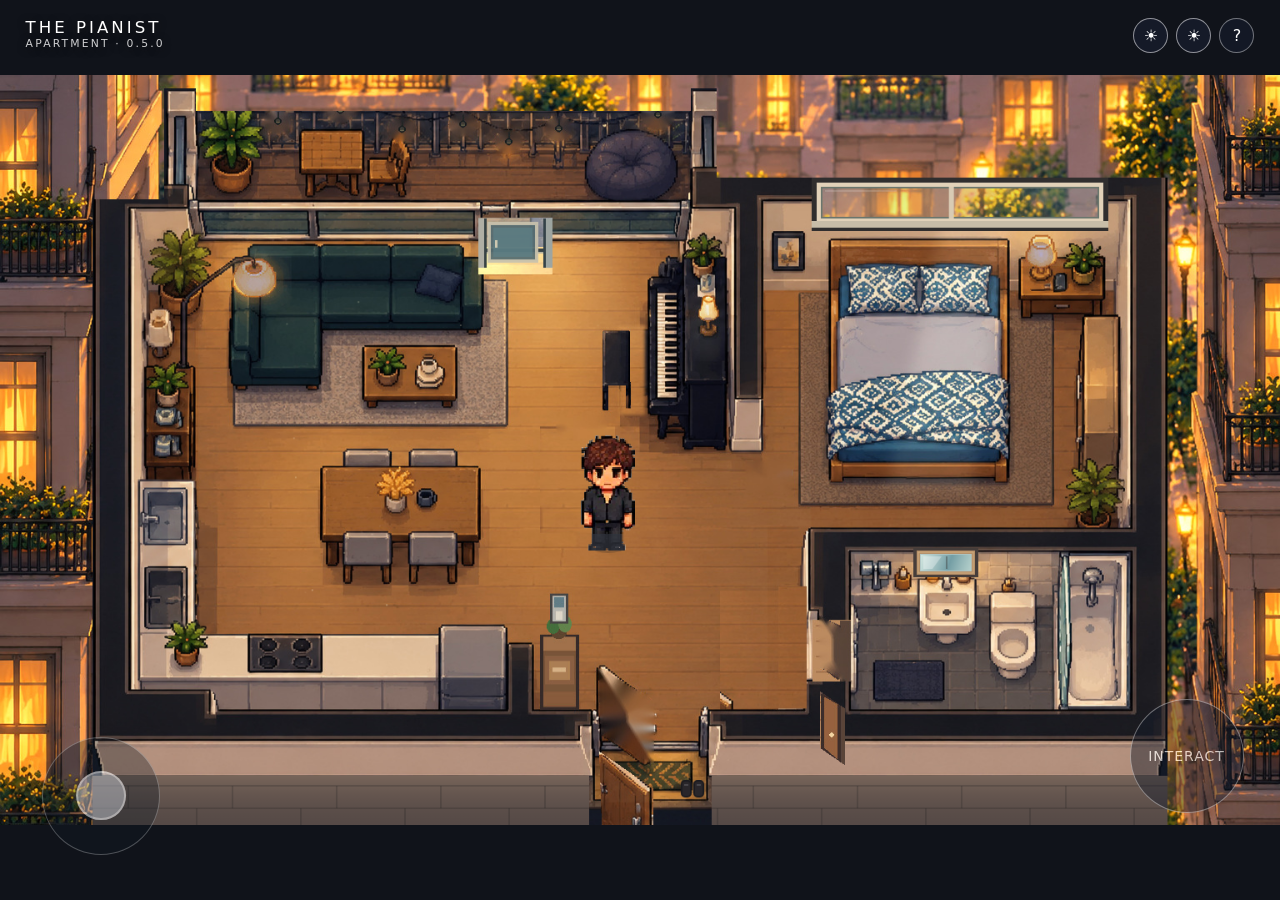
==== editable/app/src/main/assets/index.html @ 1e232897 "refactor: load central sprite/asset registry" ====
<!doctype html><html lang="en"><head><meta charset="utf-8"><meta name="viewport" content="width=device-width,initial-scale=1,maximum-scale=1,user-scalable=no,viewport-fit=cover"><meta name="theme-color" content="#11151c"><title>The Pianist</title><link rel="stylesheet" href="style.css"></head><body><main id="stage"><canvas id="game" aria-label="Playable apartment"></canvas><div id="hud"><span>THE PIANIST <small>APARTMENT · 0.5.0</small></span><div class="hudbuttons"><button id="lighting" aria-label="Choose time of day">☀</button><button id="weather" aria-label="Choose weather">☀</button><button id="help" aria-label="Help">?</button></div></div><div id="joystick"><div id="stick"></div></div><button id="action">INTERACT</button><div id="toast" role="status"></div><div id="lightmenu" hidden><div class="menuheading">TIME OF DAY</div><button data-light="sunrise">◒ Sunrise</button><button data-light="morning">☼ Morning</button><button data-light="afternoon" class="selected">☀ Afternoon</button><button data-light="sunset">◕ Sunset</button><button data-light="night">☾ Night</button></div><div id="weathermenu" hidden><div class="menuheading">WEATHER</div><button data-weather="sunny" class="selected">☀ Sunny</button><button data-weather="cloudy">☁ Cloudy</button><button data-weather="foggy">≋ Foggy</button><button data-weather="rainy">☂ Rainy</button><button data-weather="snowy">❄ Snowy</button><button data-weather="storm">ϟ Storm</button><button data-weather="windy">〰 Windy</button><button id="sound" type="button">Sound off</button></div><div id="dialogue" hidden><img id="dialogueportrait" src="portrait_thoughtful.png" alt="The Pianist portrait"><div class="dialoguebody"><strong>THE PIANIST</strong><p id="dialoguetext"></p><div id="dialoguechoices"></div><small>Tap to continue ▾</small></div></div><div id="modal" hidden><div><h2>The Pianist · v0.5.0</h2><p>Use the joystick or arrow/WASD keys. Approach and face furniture to interact. Sofa offers sitting; the bed offers sitting or lying down; use the joystick or Interact to stand again. Balcony chair, beanbag and piano can be sat on. The shower, toilet, wardrobe and mirror can also be examined or used. Try the time-of-day and weather menus at the top right. Approach the centre balcony sliding door to open it; the railing and the other panes are solid. Push the joystick gently to walk slowly. Weather sound can be switched on in the Weather menu. It pauses whenever the app goes into the background.</p><p>Dialogue uses the original approved portraits and your own written lines. The front door awaits a future location. Showering uses a privacy mosaic and water animation.</p><button id="controlEdit">Customize controls</button><button id="close">Continue</button></div></div><div id="controlsPanel" hidden><div class="controlsCard"><h2>Touch controls</h2>
<p id="controlInstructions">Sizes and positions save automatically across app updates.</p>
<label>Joystick size <output id="padSizeValue">118px</output><input id="padSize" type="range" min="65" max="210" value="118"></label>
<label>Interact size <output id="actionSizeValue">114px</output><input id="actionSize" type="range" min="65" max="210" value="114"></label>
<label>Opacity <output id="controlsOpacityValue">68%</output><input id="controlsOpacity" type="range" min="20" max="100" value="68"></label>
<div class="controlsActions"><button id="editControls">Move controls</button><button id="resetControls">Reset</button><button id="closeControls">Save &amp; close</button></div>
</div></div></main><div id="loadStatus" role="status" aria-live="polite">Loading the apartment…</div><script src="game-assets.js"></script><script src="game-config.js"></script><script src="game-physics.js"></script><script src="game.js"></script></body></html>
---- editable/app/src/main/assets/style.css ----
*{box-sizing:border-box}html,body{margin:0;width:100%;height:100%;overflow:hidden;background:#10131a;color:#fff;font-family:system-ui,sans-serif;touch-action:none}#stage{position:relative;width:100vw;height:100dvh;overflow:hidden}canvas{position:absolute;width:100%;height:100%;object-fit:contain;image-rendering:auto}#hud{position:absolute;top:2%;left:2%;right:2%;display:flex;align-items:start;justify-content:space-between;pointer-events:none;text-shadow:0 2px 8px #111}#hud span{font-size:clamp(11px,1.3vw,19px);letter-spacing:.18em}#hud small{display:block;font-size:.65em;letter-spacing:.2em;opacity:.8}button{font:inherit;color:white;cursor:pointer}#help{pointer-events:auto;border:1px solid #ffffff65;background:#171d2d99;border-radius:50%;width:35px;height:35px}#joystick{position:absolute;bottom:3%;left:3%;width:clamp(80px,11vw,126px);height:clamp(80px,11vw,126px);border-radius:50%;border:1px solid #ffffff60;background:#111a2580;touch-action:none}#stick{position:absolute;left:50%;top:50%;transform:translate(-50%,-50%);width:43%;height:43%;border-radius:50%;background:#d8dfeb99;border:2px solid #fff9}#action{position:absolute;right:3%;bottom:5%;width:clamp(76px,9vw,110px);height:clamp(76px,9vw,110px);border:1px solid #fff8;border-radius:50%;background:#141c2ba8;font-size:clamp(9px,1.1vw,14px);letter-spacing:.07em}#action:active{background:#a98b62b0}#toast{position:absolute;bottom:5%;left:50%;transform:translateX(-50%);background:#111722d9;border:1px solid #c4ad8877;border-radius:9px;padding:10px 20px;min-width:120px;text-align:center;opacity:0;transition:opacity .15s;pointer-events:none}#toast.show{opacity:1}#modal:not([hidden]){position:absolute;inset:0;display:grid;place-items:center;background:#07090dbd}#modal>div{max-width:min(420px,90vw);padding:24px;background:#1c2330;border:1px solid #c5a87b;border-radius:12px}#modal button{padding:8px 16px;background:#536a72;border:0;border-radius:6px}
.hudbuttons{display:flex;gap:8px;pointer-events:auto}.hudbuttons button{width:35px;height:35px;border-radius:50%;border:1px solid #ffffff85;background:#171d2dc9}#lightmenu:not([hidden]){position:absolute;right:2%;top:calc(2% + 44px);z-index:12;display:flex;flex-direction:column;gap:3px;padding:10px;background:#171e2bed;border:1px solid #c7ab7b;border-radius:10px;box-shadow:0 6px 20px #0008}#lightmenu button{background:#303d4d;border:0;border-radius:5px;padding:7px 16px;text-align:left;font-size:13px}#lightmenu button.selected{background:#86663f}.menuheading{font-size:10px;letter-spacing:.15em;color:#e8d2a9;margin:2px 5px 6px}#dialogue:not([hidden]){position:absolute;left:16%;right:16%;bottom:2%;min-height:122px;max-height:42%;z-index:20;display:flex;align-items:stretch;background:#18212df2;border:3px solid #c3a375;border-radius:8px;box-shadow:0 6px 28px #0009;overflow:hidden;cursor:pointer}#dialogue img{width:110px;max-width:22%;object-fit:cover;object-position:top;image-rendering:pixelated;border-right:2px solid #b69a72}.dialoguebody{padding:13px 17px;flex:1;overflow:auto}.dialoguebody strong{font-size:13px;color:#e6c68f;letter-spacing:.12em}.dialoguebody p{font-size:clamp(12px,1.4vw,18px);line-height:1.45;margin:8px 0}.dialoguebody small{display:block;text-align:right;color:#d6c49d;font-size:11px}#dialogue[hidden],#lightmenu[hidden]{display:none}#modal{z-index:30}
/* v0.3.5: original dialogue styling is preserved verbatim; these extend menus and options. */
#weathermenu:not([hidden]){position:absolute;right:2%;top:calc(2% + 44px);z-index:12;display:flex;flex-direction:column;gap:3px;padding:10px;background:#171e2bed;border:1px solid #c7ab7b;border-radius:10px;box-shadow:0 6px 20px #0008;max-height:80%;overflow:auto}
#weathermenu button{background:#303d4d;border:0;border-radius:5px;padding:7px 16px;text-align:left;font-size:13px}
#weathermenu button.selected{background:#86663f}
#weathermenu #sound{margin-top:7px;border-top:1px solid #ffffff22;color:#e8d2a9}
#dialoguechoices{display:flex;flex-wrap:wrap;gap:7px;margin-top:5px;margin-bottom:8px}
#dialoguechoices button{background:#2d3845;color:#ebd4ae;border:1px solid #ba9c6d;border-radius:5px;padding:5px 10px;font-size:12px}
#dialoguechoices button:active{background:#705735}
@media (max-height:460px){#dialogue:not([hidden]){max-height:51%}#dialogue .dialoguebody{padding:7px 12px}#dialoguechoices button{padding:4px 8px}#lightmenu:not([hidden]),#weathermenu:not([hidden]){top:43px}}

/* v0.3.6 settings panel: dialogue box styling above is intentionally unchanged. */
#controlsPanel[hidden]{display:none}#controlsPanel{position:absolute;inset:0;z-index:35;background:#080d16b6;display:grid;place-items:center;pointer-events:auto}
.controlsCard{background:#1b2532;border:2px solid #c1a077;box-shadow:0 12px 38px #0009;border-radius:12px;padding:14px 18px;width:min(380px,70vw);max-height:94%;overflow:auto}
.controlsCard h2{font-size:18px;color:#f0d5a6;margin:0 0 5px}.controlsCard p{font-size:12px;color:#c9cbcf;margin:4px 0 9px}
.controlsCard label{display:block;font-size:12px;letter-spacing:.02em;margin:6px 0 4px}.controlsCard label output{float:right;color:#e9ca91}
.controlsCard input{display:block;width:100%;accent-color:#bd9a6d;height:17px}
.controlsActions{display:flex;gap:7px;flex-wrap:wrap;margin-top:8px}.controlsActions button{background:#344353;border:1px solid #a98a60;border-radius:6px;font-size:12px;padding:8px 11px}
body.editing-controls #controlsPanel{pointer-events:none;background:transparent}
body.editing-controls .controlsCard{position:absolute;top:12%;left:35%;width:min(360px,60vw);pointer-events:auto;max-height:55vh}
body.editing-controls #joystick,body.editing-controls #action{z-index:42;outline:3px dashed #f4d48d;outline-offset:5px;touch-action:none}
body.editing-controls #controlsPanel h2{display:none}
@media(max-height:440px){.controlsCard{padding:7px 14px}.controlsCard h2{font-size:15px}.controlsCard label{margin:2px 0}.controlsCard p{margin:2px 0}}

#loadStatus:not([hidden]){position:absolute;left:50%;top:47%;transform:translate(-50%,-50%);z-index:45;background:#17202cdd;color:#e7d1a8;border:1px solid #9f8462;border-radius:9px;padding:12px 20px;font-size:13px;pointer-events:auto;min-width:180px;text-align:center}
/* v0.4.5: keep approved navy/gold panel and express disabled future location clearly. */
#dialoguechoices button:disabled{opacity:.43;cursor:default;background:#1e2733}
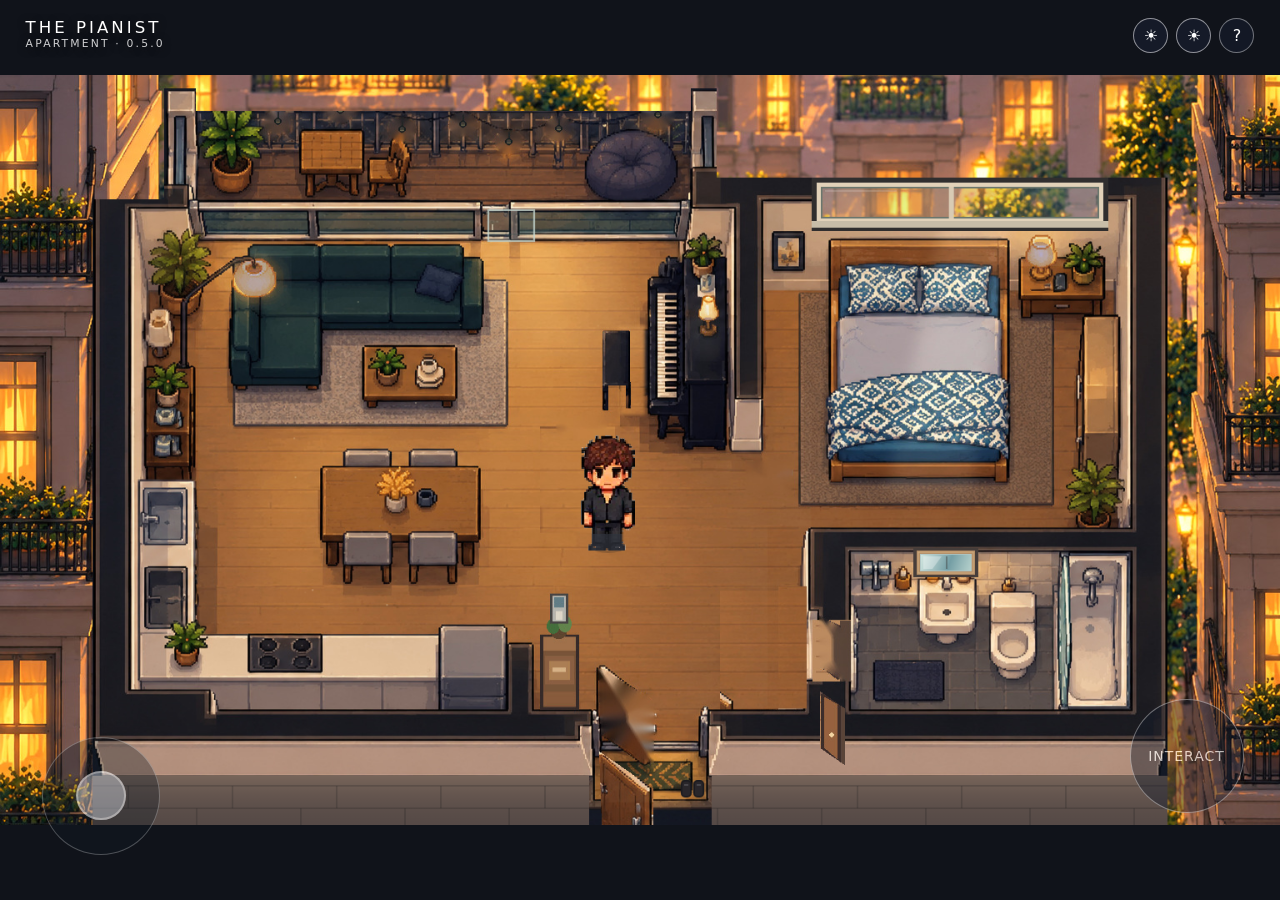
==== commit f450a3bf: "ui: load reusable calibrated pose table" ====
--- a/editable/app/src/main/assets/index.html
+++ b/editable/app/src/main/assets/index.html
@@ -4,4 +4,4 @@
 <label>Interact size <output id="actionSizeValue">114px</output><input id="actionSize" type="range" min="65" max="210" value="114"></label>
 <label>Opacity <output id="controlsOpacityValue">68%</output><input id="controlsOpacity" type="range" min="20" max="100" value="68"></label>
 <div class="controlsActions"><button id="editControls">Move controls</button><button id="resetControls">Reset</button><button id="closeControls">Save &amp; close</button></div>
-</div></div></main><div id="loadStatus" role="status" aria-live="polite">Loading the apartment…</div><script src="game-assets.js"></script><script src="game-config.js"></script><script src="game-physics.js"></script><script src="game.js"></script></body></html>
+</div></div></main><div id="loadStatus" role="status" aria-live="polite">Loading the apartment…</div><script src="game-assets.js"></script><script src="game-poses.js"></script><script src="game-config.js"></script><script src="game-physics.js"></script><script src="game.js"></script></body></html>
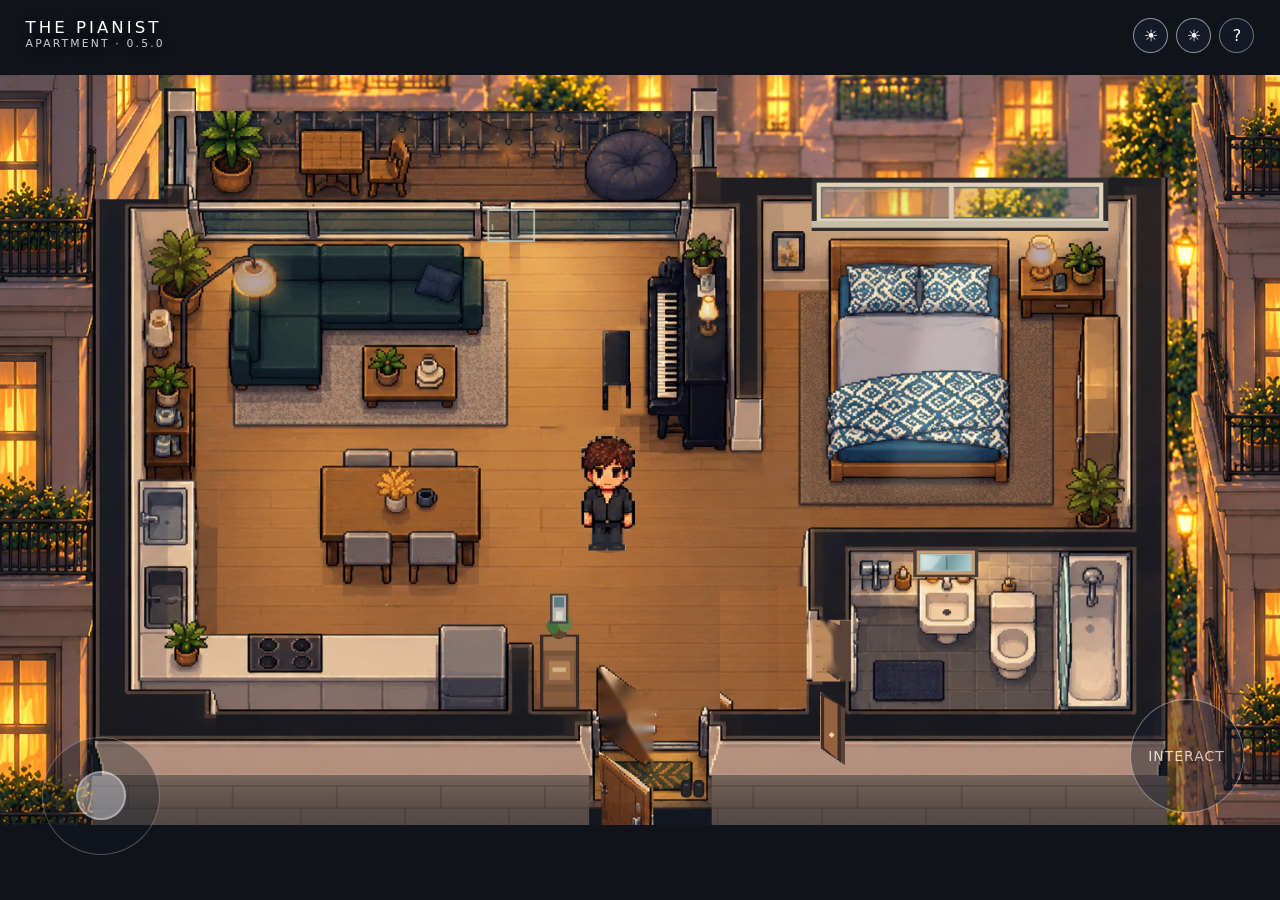
==== commit 4f4f0357: "Merge d0b007d029ea0dbff8fed45d1f0b5e695056cfdf into e8a10bdd94dbbb47463551d7b2863c46abfae256" ====
--- a/editable/app/src/main/assets/index.html
+++ b/editable/app/src/main/assets/index.html
@@ -4,4 +4,4 @@
 <label>Interact size <output id="actionSizeValue">114px</output><input id="actionSize" type="range" min="65" max="210" value="114"></label>
 <label>Opacity <output id="controlsOpacityValue">68%</output><input id="controlsOpacity" type="range" min="20" max="100" value="68"></label>
 <div class="controlsActions"><button id="editControls">Move controls</button><button id="resetControls">Reset</button><button id="closeControls">Save &amp; close</button></div>
-</div></div></main><div id="loadStatus" role="status" aria-live="polite">Loading the apartment…</div><script src="game-assets.js"></script><script src="game-poses.js"></script><script src="game-config.js"></script><script src="game-physics.js"></script><script src="game.js"></script></body></html>
+</div></div></main><div id="loadStatus" role="status" aria-live="polite">Loading the apartment…</div><script src="game-assets.js"></script><script src="game-config.js"></script><script src="game-physics.js"></script><script src="game.js"></script></body></html>
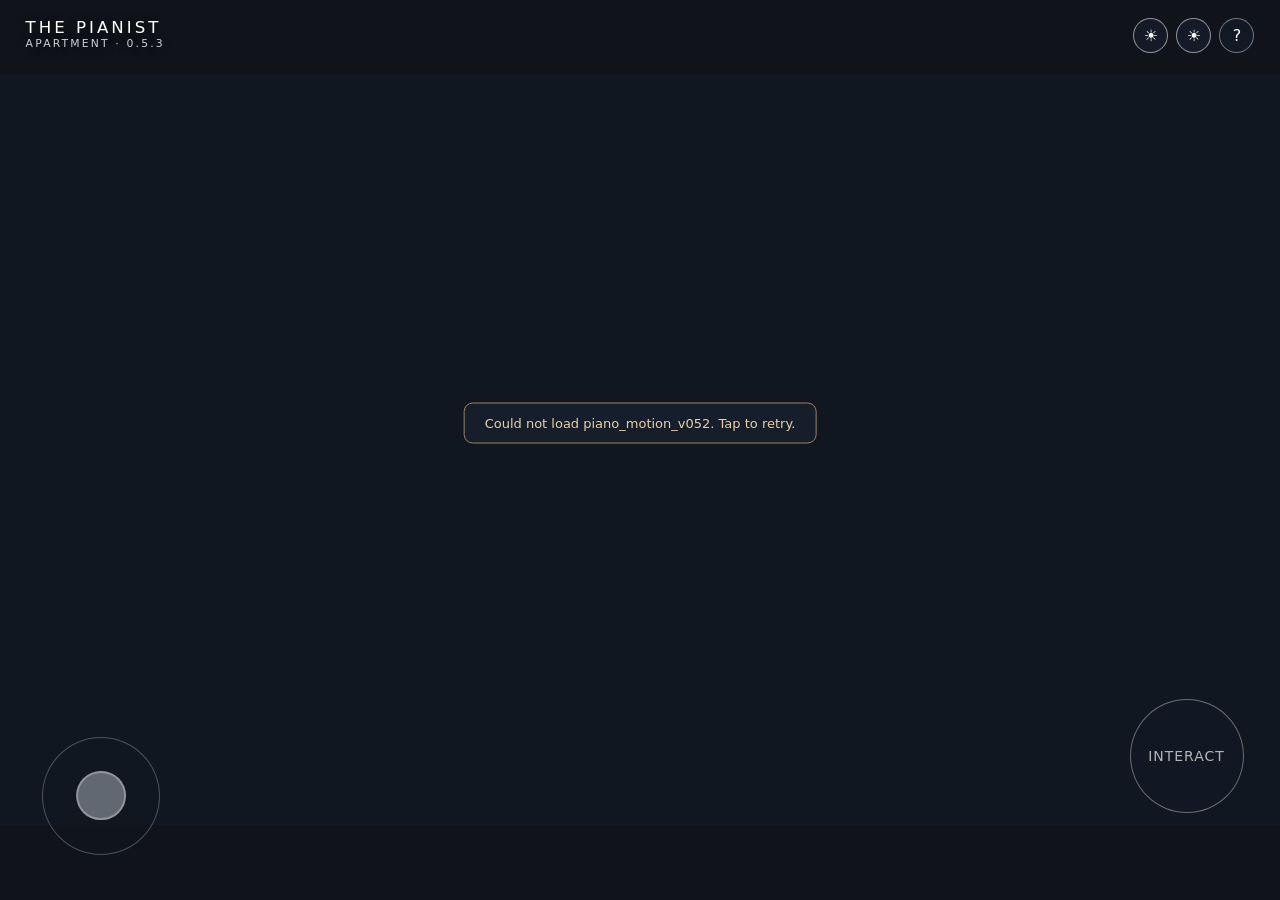
==== commit 20eac690: "Restore 0.5.x gameplay fixes and proportional sofa lying, repair doors and walk paths" ====
--- a/editable/app/src/main/assets/index.html
+++ b/editable/app/src/main/assets/index.html
@@ -1,7 +1,7 @@
-<!doctype html><html lang="en"><head><meta charset="utf-8"><meta name="viewport" content="width=device-width,initial-scale=1,maximum-scale=1,user-scalable=no,viewport-fit=cover"><meta name="theme-color" content="#11151c"><title>The Pianist</title><link rel="stylesheet" href="style.css"></head><body><main id="stage"><canvas id="game" aria-label="Playable apartment"></canvas><div id="hud"><span>THE PIANIST <small>APARTMENT · 0.5.0</small></span><div class="hudbuttons"><button id="lighting" aria-label="Choose time of day">☀</button><button id="weather" aria-label="Choose weather">☀</button><button id="help" aria-label="Help">?</button></div></div><div id="joystick"><div id="stick"></div></div><button id="action">INTERACT</button><div id="toast" role="status"></div><div id="lightmenu" hidden><div class="menuheading">TIME OF DAY</div><button data-light="sunrise">◒ Sunrise</button><button data-light="morning">☼ Morning</button><button data-light="afternoon" class="selected">☀ Afternoon</button><button data-light="sunset">◕ Sunset</button><button data-light="night">☾ Night</button></div><div id="weathermenu" hidden><div class="menuheading">WEATHER</div><button data-weather="sunny" class="selected">☀ Sunny</button><button data-weather="cloudy">☁ Cloudy</button><button data-weather="foggy">≋ Foggy</button><button data-weather="rainy">☂ Rainy</button><button data-weather="snowy">❄ Snowy</button><button data-weather="storm">ϟ Storm</button><button data-weather="windy">〰 Windy</button><button id="sound" type="button">Sound off</button></div><div id="dialogue" hidden><img id="dialogueportrait" src="portrait_thoughtful.png" alt="The Pianist portrait"><div class="dialoguebody"><strong>THE PIANIST</strong><p id="dialoguetext"></p><div id="dialoguechoices"></div><small>Tap to continue ▾</small></div></div><div id="modal" hidden><div><h2>The Pianist · v0.5.0</h2><p>Use the joystick or arrow/WASD keys. Approach and face furniture to interact. Sofa offers sitting; the bed offers sitting or lying down; use the joystick or Interact to stand again. Balcony chair, beanbag and piano can be sat on. The shower, toilet, wardrobe and mirror can also be examined or used. Try the time-of-day and weather menus at the top right. Approach the centre balcony sliding door to open it; the railing and the other panes are solid. Push the joystick gently to walk slowly. Weather sound can be switched on in the Weather menu. It pauses whenever the app goes into the background.</p><p>Dialogue uses the original approved portraits and your own written lines. The front door awaits a future location. Showering uses a privacy mosaic and water animation.</p><button id="controlEdit">Customize controls</button><button id="close">Continue</button></div></div><div id="controlsPanel" hidden><div class="controlsCard"><h2>Touch controls</h2>
+<!doctype html><html lang="en"><head><meta charset="utf-8"><meta name="viewport" content="width=device-width,initial-scale=1,maximum-scale=1,user-scalable=no,viewport-fit=cover"><meta name="theme-color" content="#11151c"><title>The Pianist</title><link rel="stylesheet" href="style.css"></head><body><main id="stage"><canvas id="game" aria-label="Playable apartment"></canvas><div id="hud"><span>THE PIANIST <small>APARTMENT · 0.5.3</small></span><div class="hudbuttons"><button id="lighting" aria-label="Choose time of day">☀</button><button id="weather" aria-label="Choose weather">☀</button><button id="help" aria-label="Help">?</button></div></div><div id="joystick"><div id="stick"></div></div><button id="action">INTERACT</button><div id="toast" role="status"></div><div id="lightmenu" hidden><div class="menuheading">TIME OF DAY</div><button data-light="sunrise">◒ Sunrise</button><button data-light="morning">☼ Morning</button><button data-light="afternoon" class="selected">☀ Afternoon</button><button data-light="sunset">◕ Sunset</button><button data-light="night">☾ Night</button></div><div id="weathermenu" hidden><div class="menuheading">WEATHER</div><button data-weather="sunny" class="selected">☀ Sunny</button><button data-weather="cloudy">☁ Cloudy</button><button data-weather="foggy">≋ Foggy</button><button data-weather="rainy">☂ Rainy</button><button data-weather="snowy">❄ Snowy</button><button data-weather="storm">ϟ Storm</button><button data-weather="windy">〰 Windy</button><button id="sound" type="button">Sound off</button></div><div id="dialogue" hidden><img id="dialogueportrait" src="portrait_thoughtful.png" alt="The Pianist portrait"><div class="dialoguebody"><strong>THE PIANIST</strong><p id="dialoguetext"></p><div id="dialoguechoices"></div><small>Tap to continue ▾</small></div></div><div id="modal" hidden><div><h2>The Pianist · v0.5.3</h2><p>Use the joystick or arrow/WASD keys. Approach and face furniture to interact. Sofa offers sitting; the bed offers sitting or lying down; use the joystick or Interact to stand again. Balcony chair, beanbag and piano can be sat on. The shower, toilet, wardrobe and mirror can also be examined or used. Try the time-of-day and weather menus at the top right. Approach the centre balcony sliding door to open it; the railing and the other panes are solid. Push the joystick gently to walk slowly. Weather sound can be switched on in the Weather menu. It pauses whenever the app goes into the background.</p><p>Dialogue uses the original approved portraits and your own written lines. The front door awaits a future location. Showering uses a privacy mosaic and water animation.</p><button id="controlEdit">Customize controls</button><button id="close">Continue</button></div></div><div id="controlsPanel" hidden><div class="controlsCard"><h2>Touch controls</h2>
 <p id="controlInstructions">Sizes and positions save automatically across app updates.</p>
 <label>Joystick size <output id="padSizeValue">118px</output><input id="padSize" type="range" min="65" max="210" value="118"></label>
 <label>Interact size <output id="actionSizeValue">114px</output><input id="actionSize" type="range" min="65" max="210" value="114"></label>
 <label>Opacity <output id="controlsOpacityValue">68%</output><input id="controlsOpacity" type="range" min="20" max="100" value="68"></label>
 <div class="controlsActions"><button id="editControls">Move controls</button><button id="resetControls">Reset</button><button id="closeControls">Save &amp; close</button></div>
-</div></div></main><div id="loadStatus" role="status" aria-live="polite">Loading the apartment…</div><script src="game-assets.js"></script><script src="game-config.js"></script><script src="game-physics.js"></script><script src="game.js"></script></body></html>
+</div></div></main><div id="loadStatus" role="status" aria-live="polite">Loading the apartment…</div><script src="game-assets.js"></script><script src="game-poses.js"></script><script src="game-config.js"></script><script src="game-physics.js"></script><script src="game.js"></script></body></html>
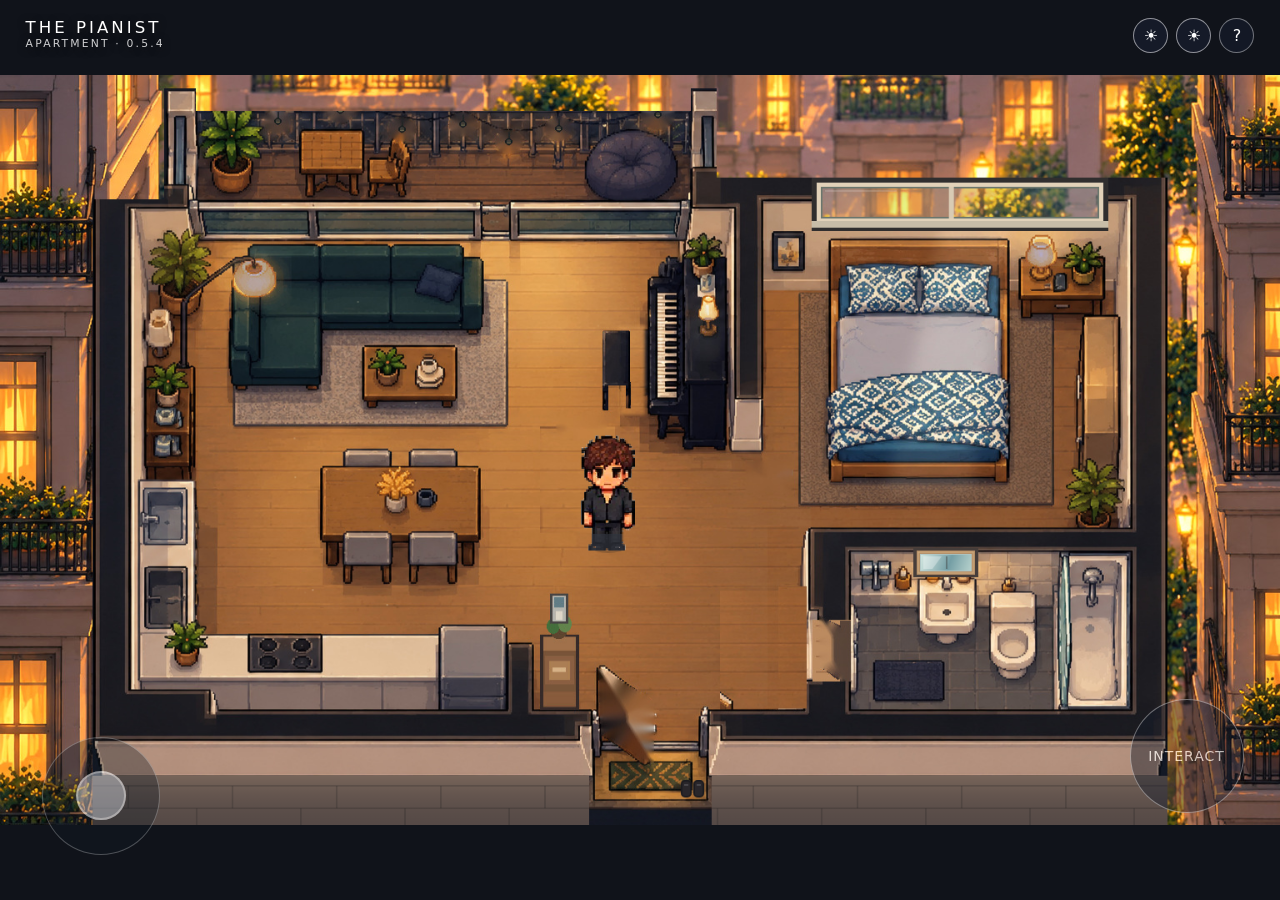
==== commit 5d969122: "v0.5.4 restore six-frame piano, sofa interaction coverage, tucked bed sheet and phone-safe help" ====
--- a/editable/app/src/main/assets/index.html
+++ b/editable/app/src/main/assets/index.html
@@ -1,4 +1,4 @@
-<!doctype html><html lang="en"><head><meta charset="utf-8"><meta name="viewport" content="width=device-width,initial-scale=1,maximum-scale=1,user-scalable=no,viewport-fit=cover"><meta name="theme-color" content="#11151c"><title>The Pianist</title><link rel="stylesheet" href="style.css"></head><body><main id="stage"><canvas id="game" aria-label="Playable apartment"></canvas><div id="hud"><span>THE PIANIST <small>APARTMENT · 0.5.3</small></span><div class="hudbuttons"><button id="lighting" aria-label="Choose time of day">☀</button><button id="weather" aria-label="Choose weather">☀</button><button id="help" aria-label="Help">?</button></div></div><div id="joystick"><div id="stick"></div></div><button id="action">INTERACT</button><div id="toast" role="status"></div><div id="lightmenu" hidden><div class="menuheading">TIME OF DAY</div><button data-light="sunrise">◒ Sunrise</button><button data-light="morning">☼ Morning</button><button data-light="afternoon" class="selected">☀ Afternoon</button><button data-light="sunset">◕ Sunset</button><button data-light="night">☾ Night</button></div><div id="weathermenu" hidden><div class="menuheading">WEATHER</div><button data-weather="sunny" class="selected">☀ Sunny</button><button data-weather="cloudy">☁ Cloudy</button><button data-weather="foggy">≋ Foggy</button><button data-weather="rainy">☂ Rainy</button><button data-weather="snowy">❄ Snowy</button><button data-weather="storm">ϟ Storm</button><button data-weather="windy">〰 Windy</button><button id="sound" type="button">Sound off</button></div><div id="dialogue" hidden><img id="dialogueportrait" src="portrait_thoughtful.png" alt="The Pianist portrait"><div class="dialoguebody"><strong>THE PIANIST</strong><p id="dialoguetext"></p><div id="dialoguechoices"></div><small>Tap to continue ▾</small></div></div><div id="modal" hidden><div><h2>The Pianist · v0.5.3</h2><p>Use the joystick or arrow/WASD keys. Approach and face furniture to interact. Sofa offers sitting; the bed offers sitting or lying down; use the joystick or Interact to stand again. Balcony chair, beanbag and piano can be sat on. The shower, toilet, wardrobe and mirror can also be examined or used. Try the time-of-day and weather menus at the top right. Approach the centre balcony sliding door to open it; the railing and the other panes are solid. Push the joystick gently to walk slowly. Weather sound can be switched on in the Weather menu. It pauses whenever the app goes into the background.</p><p>Dialogue uses the original approved portraits and your own written lines. The front door awaits a future location. Showering uses a privacy mosaic and water animation.</p><button id="controlEdit">Customize controls</button><button id="close">Continue</button></div></div><div id="controlsPanel" hidden><div class="controlsCard"><h2>Touch controls</h2>
+<!doctype html><html lang="en"><head><meta charset="utf-8"><meta name="viewport" content="width=device-width,initial-scale=1,maximum-scale=1,user-scalable=no,viewport-fit=cover"><meta name="theme-color" content="#11151c"><title>The Pianist</title><link rel="stylesheet" href="style.css"></head><body><main id="stage"><canvas id="game" aria-label="Playable apartment"></canvas><div id="hud"><span>THE PIANIST <small>APARTMENT · 0.5.4</small></span><div class="hudbuttons"><button id="lighting" aria-label="Choose time of day">☀</button><button id="weather" aria-label="Choose weather">☀</button><button id="help" aria-label="Help">?</button></div></div><div id="joystick"><div id="stick"></div></div><button id="action">INTERACT</button><div id="toast" role="status"></div><div id="lightmenu" hidden><div class="menuheading">TIME OF DAY</div><button data-light="sunrise">◒ Sunrise</button><button data-light="morning">☼ Morning</button><button data-light="afternoon" class="selected">☀ Afternoon</button><button data-light="sunset">◕ Sunset</button><button data-light="night">☾ Night</button></div><div id="weathermenu" hidden><div class="menuheading">WEATHER</div><button data-weather="sunny" class="selected">☀ Sunny</button><button data-weather="cloudy">☁ Cloudy</button><button data-weather="foggy">≋ Foggy</button><button data-weather="rainy">☂ Rainy</button><button data-weather="snowy">❄ Snowy</button><button data-weather="storm">ϟ Storm</button><button data-weather="windy">〰 Windy</button><button id="sound" type="button">Sound off</button></div><div id="dialogue" hidden><img id="dialogueportrait" src="portrait_thoughtful.png" alt="The Pianist portrait"><div class="dialoguebody"><strong>THE PIANIST</strong><p id="dialoguetext"></p><div id="dialoguechoices"></div><small>Tap to continue ▾</small></div></div><div id="modal" hidden role="dialog" aria-modal="true" aria-labelledby="helpTitle"><div class="helpCard"><div class="helpHeader"><h2 id="helpTitle">The Pianist · v0.5.4</h2><button id="closeHelpTop" type="button" aria-label="Close help menu">×</button></div><div class="helpScroll" tabindex="0"><p>Use the joystick or arrow/WASD keys to move. Approach and face furniture to interact.</p><p><strong>Sofa:</strong> Sit or Lie down. <strong>Bed:</strong> Sit or Lie down under the sheet. <strong>Piano:</strong> Play. The balcony chair and beanbag can be sat on. Move or tap Interact to stand up.</p><p>Interact with the kitchen, mirror, shower, toilet, wardrobe and front door. The front door's outside destination will come in a future update.</p><p>Use the top-right buttons to change time of day or weather, and turn weather sounds on or off. Your custom joystick size and position are saved automatically.</p><p>The balcony's central glass opening is a passage. Walk gently with the joystick for slower steps. Your dialogue and character's thoughts use the original approved portraits and written lines.</p></div><div class="helpFooter"><button id="controlEdit" type="button">Customize controls</button><button id="close" type="button">Continue</button></div></div></div><div id="controlsPanel" hidden><div class="controlsCard"><h2>Touch controls</h2>
 <p id="controlInstructions">Sizes and positions save automatically across app updates.</p>
 <label>Joystick size <output id="padSizeValue">118px</output><input id="padSize" type="range" min="65" max="210" value="118"></label>
 <label>Interact size <output id="actionSizeValue">114px</output><input id="actionSize" type="range" min="65" max="210" value="114"></label>
--- a/editable/app/src/main/assets/style.css
+++ b/editable/app/src/main/assets/style.css
@@ -26,3 +26,17 @@
 #loadStatus:not([hidden]){position:absolute;left:50%;top:47%;transform:translate(-50%,-50%);z-index:45;background:#17202cdd;color:#e7d1a8;border:1px solid #9f8462;border-radius:9px;padding:12px 20px;font-size:13px;pointer-events:auto;min-width:180px;text-align:center}
 /* v0.4.5: keep approved navy/gold panel and express disabled future location clearly. */
 #dialoguechoices button:disabled{opacity:.43;cursor:default;background:#1e2733}
+
+/* v0.5.4: mobile landscape scrollable help menu with accessible close. */
+#modal[hidden]{display:none}
+#modal:not([hidden]){display:flex;align-items:center;justify-content:center;padding:12px;overflow:hidden;touch-action:none}
+#modal>.helpCard{width:min(520px,94vw);max-width:94vw;max-height:min(86dvh,630px);min-height:0;padding:0;display:flex;flex-direction:column;overflow:hidden;border-radius:12px;touch-action:pan-y}
+.helpHeader,.helpFooter{display:flex;align-items:center;gap:10px;flex:0 0 auto;padding:12px 16px;background:#1c2330}
+.helpHeader{border-bottom:1px solid #ffffff27;justify-content:space-between}
+.helpHeader h2{font-size:clamp(15px,2.7vh,22px);line-height:1.2;margin:0}
+#modal #closeHelpTop{min-width:38px;min-height:38px;border:1px solid #ffffff65;background:#35495a;border-radius:50%;font-size:25px;line-height:1;padding:0}
+.helpScroll{min-height:0;flex:1 1 auto;overflow-y:auto;overscroll-behavior:contain;-webkit-overflow-scrolling:touch;touch-action:pan-y;padding:12px 16px 18px;line-height:1.45;font-size:clamp(12px,2.35vh,16px)}
+.helpScroll p{margin:0 0 12px}
+.helpFooter{border-top:1px solid #ffffff27;justify-content:flex-end;flex-wrap:wrap}
+.helpFooter button{white-space:nowrap}
+@media(max-height:450px){#modal>.helpCard{max-height:91dvh}.helpHeader,.helpFooter{padding:6px 12px}.helpScroll{padding:7px 12px;font-size:13px}.helpHeader h2{font-size:17px}}
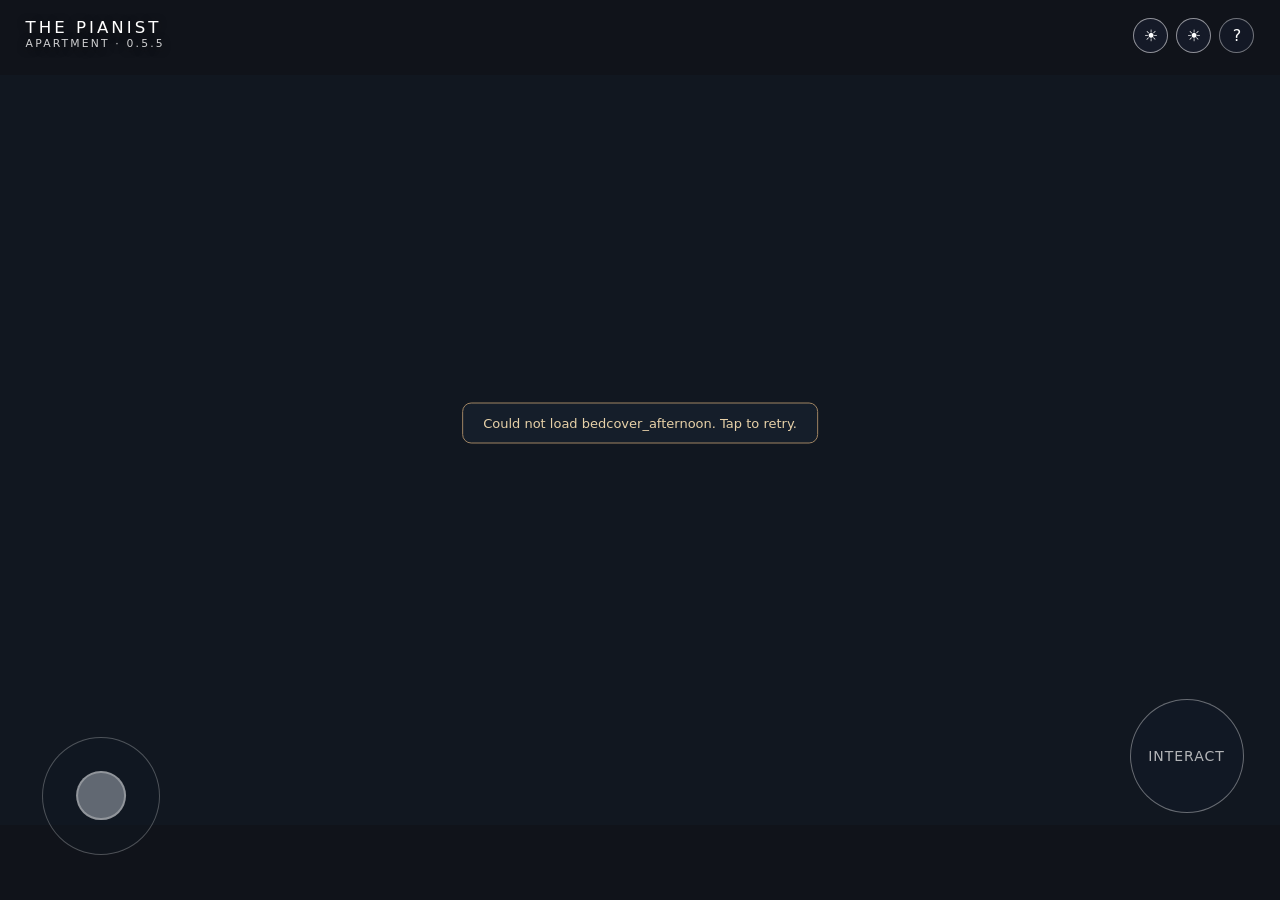
==== commit b1d9253d: "v0.5.5 align piano bench, tuck matching patterned duvet, and exit shower nearby" ====
--- a/editable/app/src/main/assets/index.html
+++ b/editable/app/src/main/assets/index.html
@@ -1,4 +1,4 @@
-<!doctype html><html lang="en"><head><meta charset="utf-8"><meta name="viewport" content="width=device-width,initial-scale=1,maximum-scale=1,user-scalable=no,viewport-fit=cover"><meta name="theme-color" content="#11151c"><title>The Pianist</title><link rel="stylesheet" href="style.css"></head><body><main id="stage"><canvas id="game" aria-label="Playable apartment"></canvas><div id="hud"><span>THE PIANIST <small>APARTMENT · 0.5.4</small></span><div class="hudbuttons"><button id="lighting" aria-label="Choose time of day">☀</button><button id="weather" aria-label="Choose weather">☀</button><button id="help" aria-label="Help">?</button></div></div><div id="joystick"><div id="stick"></div></div><button id="action">INTERACT</button><div id="toast" role="status"></div><div id="lightmenu" hidden><div class="menuheading">TIME OF DAY</div><button data-light="sunrise">◒ Sunrise</button><button data-light="morning">☼ Morning</button><button data-light="afternoon" class="selected">☀ Afternoon</button><button data-light="sunset">◕ Sunset</button><button data-light="night">☾ Night</button></div><div id="weathermenu" hidden><div class="menuheading">WEATHER</div><button data-weather="sunny" class="selected">☀ Sunny</button><button data-weather="cloudy">☁ Cloudy</button><button data-weather="foggy">≋ Foggy</button><button data-weather="rainy">☂ Rainy</button><button data-weather="snowy">❄ Snowy</button><button data-weather="storm">ϟ Storm</button><button data-weather="windy">〰 Windy</button><button id="sound" type="button">Sound off</button></div><div id="dialogue" hidden><img id="dialogueportrait" src="portrait_thoughtful.png" alt="The Pianist portrait"><div class="dialoguebody"><strong>THE PIANIST</strong><p id="dialoguetext"></p><div id="dialoguechoices"></div><small>Tap to continue ▾</small></div></div><div id="modal" hidden role="dialog" aria-modal="true" aria-labelledby="helpTitle"><div class="helpCard"><div class="helpHeader"><h2 id="helpTitle">The Pianist · v0.5.4</h2><button id="closeHelpTop" type="button" aria-label="Close help menu">×</button></div><div class="helpScroll" tabindex="0"><p>Use the joystick or arrow/WASD keys to move. Approach and face furniture to interact.</p><p><strong>Sofa:</strong> Sit or Lie down. <strong>Bed:</strong> Sit or Lie down under the sheet. <strong>Piano:</strong> Play. The balcony chair and beanbag can be sat on. Move or tap Interact to stand up.</p><p>Interact with the kitchen, mirror, shower, toilet, wardrobe and front door. The front door's outside destination will come in a future update.</p><p>Use the top-right buttons to change time of day or weather, and turn weather sounds on or off. Your custom joystick size and position are saved automatically.</p><p>The balcony's central glass opening is a passage. Walk gently with the joystick for slower steps. Your dialogue and character's thoughts use the original approved portraits and written lines.</p></div><div class="helpFooter"><button id="controlEdit" type="button">Customize controls</button><button id="close" type="button">Continue</button></div></div></div><div id="controlsPanel" hidden><div class="controlsCard"><h2>Touch controls</h2>
+<!doctype html><html lang="en"><head><meta charset="utf-8"><meta name="viewport" content="width=device-width,initial-scale=1,maximum-scale=1,user-scalable=no,viewport-fit=cover"><meta name="theme-color" content="#11151c"><title>The Pianist</title><link rel="stylesheet" href="style.css"></head><body><main id="stage"><canvas id="game" aria-label="Playable apartment"></canvas><div id="hud"><span>THE PIANIST <small>APARTMENT · 0.5.5</small></span><div class="hudbuttons"><button id="lighting" aria-label="Choose time of day">☀</button><button id="weather" aria-label="Choose weather">☀</button><button id="help" aria-label="Help">?</button></div></div><div id="joystick"><div id="stick"></div></div><button id="action">INTERACT</button><div id="toast" role="status"></div><div id="lightmenu" hidden><div class="menuheading">TIME OF DAY</div><button data-light="sunrise">◒ Sunrise</button><button data-light="morning">☼ Morning</button><button data-light="afternoon" class="selected">☀ Afternoon</button><button data-light="sunset">◕ Sunset</button><button data-light="night">☾ Night</button></div><div id="weathermenu" hidden><div class="menuheading">WEATHER</div><button data-weather="sunny" class="selected">☀ Sunny</button><button data-weather="cloudy">☁ Cloudy</button><button data-weather="foggy">≋ Foggy</button><button data-weather="rainy">☂ Rainy</button><button data-weather="snowy">❄ Snowy</button><button data-weather="storm">ϟ Storm</button><button data-weather="windy">〰 Windy</button><button id="sound" type="button">Sound off</button></div><div id="dialogue" hidden><img id="dialogueportrait" src="portrait_thoughtful.png" alt="The Pianist portrait"><div class="dialoguebody"><strong>THE PIANIST</strong><p id="dialoguetext"></p><div id="dialoguechoices"></div><small>Tap to continue ▾</small></div></div><div id="modal" hidden role="dialog" aria-modal="true" aria-labelledby="helpTitle"><div class="helpCard"><div class="helpHeader"><h2 id="helpTitle">The Pianist · v0.5.5</h2><button id="closeHelpTop" type="button" aria-label="Close help menu">×</button></div><div class="helpScroll" tabindex="0"><p>Use the joystick or arrow/WASD keys to move. Approach and face furniture to interact.</p><p><strong>Sofa:</strong> Sit or Lie down. <strong>Bed:</strong> Sit or Lie down under the sheet. <strong>Piano:</strong> Play. The balcony chair and beanbag can be sat on. Move or tap Interact to stand up.</p><p>Interact with the kitchen, mirror, shower, toilet, wardrobe and front door. The front door's outside destination will come in a future update.</p><p>Use the top-right buttons to change time of day or weather, and turn weather sounds on or off. Your custom joystick size and position are saved automatically.</p><p>The balcony's central glass opening is a passage. Walk gently with the joystick for slower steps. Your dialogue and character's thoughts use the original approved portraits and written lines.</p></div><div class="helpFooter"><button id="controlEdit" type="button">Customize controls</button><button id="close" type="button">Continue</button></div></div></div><div id="controlsPanel" hidden><div class="controlsCard"><h2>Touch controls</h2>
 <p id="controlInstructions">Sizes and positions save automatically across app updates.</p>
 <label>Joystick size <output id="padSizeValue">118px</output><input id="padSize" type="range" min="65" max="210" value="118"></label>
 <label>Interact size <output id="actionSizeValue">114px</output><input id="actionSize" type="range" min="65" max="210" value="114"></label>
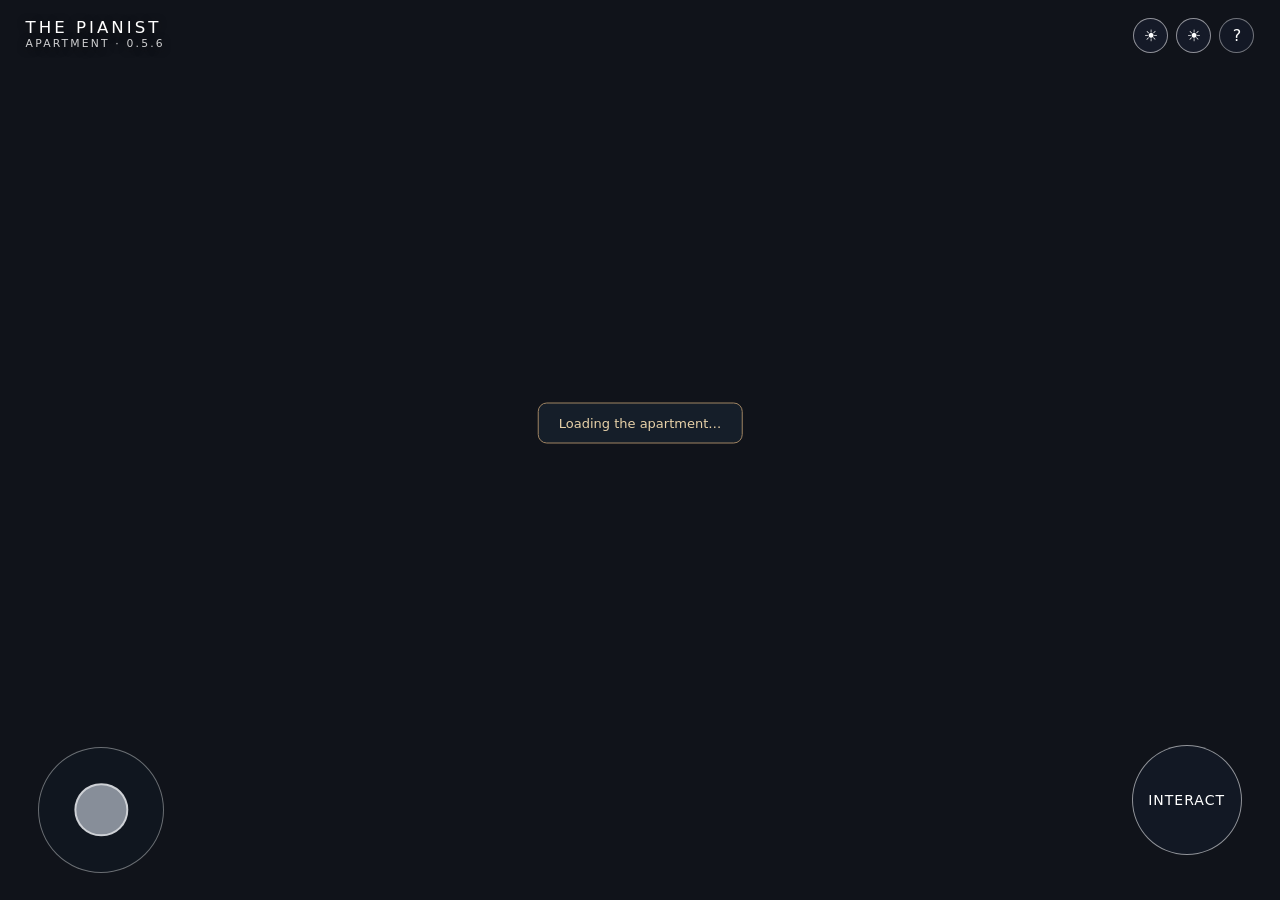
==== commit a3cb5d43: "Fix sofa WebView sprite fade, balcony clipping/collider and one-tap tram departure" ====
--- a/editable/app/src/main/assets/index.html
+++ b/editable/app/src/main/assets/index.html
@@ -1,7 +1,7 @@
-<!doctype html><html lang="en"><head><meta charset="utf-8"><meta name="viewport" content="width=device-width,initial-scale=1,maximum-scale=1,user-scalable=no,viewport-fit=cover"><meta name="theme-color" content="#11151c"><title>The Pianist</title><link rel="stylesheet" href="style.css"></head><body><main id="stage"><canvas id="game" aria-label="Playable apartment"></canvas><div id="hud"><span>THE PIANIST <small>APARTMENT · 0.5.5</small></span><div class="hudbuttons"><button id="lighting" aria-label="Choose time of day">☀</button><button id="weather" aria-label="Choose weather">☀</button><button id="help" aria-label="Help">?</button></div></div><div id="joystick"><div id="stick"></div></div><button id="action">INTERACT</button><div id="toast" role="status"></div><div id="lightmenu" hidden><div class="menuheading">TIME OF DAY</div><button data-light="sunrise">◒ Sunrise</button><button data-light="morning">☼ Morning</button><button data-light="afternoon" class="selected">☀ Afternoon</button><button data-light="sunset">◕ Sunset</button><button data-light="night">☾ Night</button></div><div id="weathermenu" hidden><div class="menuheading">WEATHER</div><button data-weather="sunny" class="selected">☀ Sunny</button><button data-weather="cloudy">☁ Cloudy</button><button data-weather="foggy">≋ Foggy</button><button data-weather="rainy">☂ Rainy</button><button data-weather="snowy">❄ Snowy</button><button data-weather="storm">ϟ Storm</button><button data-weather="windy">〰 Windy</button><button id="sound" type="button">Sound off</button></div><div id="dialogue" hidden><img id="dialogueportrait" src="portrait_thoughtful.png" alt="The Pianist portrait"><div class="dialoguebody"><strong>THE PIANIST</strong><p id="dialoguetext"></p><div id="dialoguechoices"></div><small>Tap to continue ▾</small></div></div><div id="modal" hidden role="dialog" aria-modal="true" aria-labelledby="helpTitle"><div class="helpCard"><div class="helpHeader"><h2 id="helpTitle">The Pianist · v0.5.5</h2><button id="closeHelpTop" type="button" aria-label="Close help menu">×</button></div><div class="helpScroll" tabindex="0"><p>Use the joystick or arrow/WASD keys to move. Approach and face furniture to interact.</p><p><strong>Sofa:</strong> Sit or Lie down. <strong>Bed:</strong> Sit or Lie down under the sheet. <strong>Piano:</strong> Play. The balcony chair and beanbag can be sat on. Move or tap Interact to stand up.</p><p>Interact with the kitchen, mirror, shower, toilet, wardrobe and front door. The front door's outside destination will come in a future update.</p><p>Use the top-right buttons to change time of day or weather, and turn weather sounds on or off. Your custom joystick size and position are saved automatically.</p><p>The balcony's central glass opening is a passage. Walk gently with the joystick for slower steps. Your dialogue and character's thoughts use the original approved portraits and written lines.</p></div><div class="helpFooter"><button id="controlEdit" type="button">Customize controls</button><button id="close" type="button">Continue</button></div></div></div><div id="controlsPanel" hidden><div class="controlsCard"><h2>Touch controls</h2>
+<!doctype html><html lang="en"><head><meta charset="utf-8"><meta name="viewport" content="width=device-width,initial-scale=1,maximum-scale=1,user-scalable=no,viewport-fit=cover"><meta name="theme-color" content="#11151c"><title>The Pianist</title><link rel="stylesheet" href="style.css"></head><body><main id="stage"><canvas id="game" aria-label="Playable apartment"></canvas><div id="hud"><span>THE PIANIST <small>APARTMENT · 0.5.6</small></span><div class="hudbuttons"><button id="lighting" aria-label="Choose time of day">☀</button><button id="weather" aria-label="Choose weather">☀</button><button id="help" aria-label="Help">?</button></div></div><div id="joystick"><div id="stick"></div></div><button id="action">INTERACT</button><div id="toast" role="status"></div><div id="lightmenu" hidden><div class="menuheading">TIME OF DAY</div><button data-light="sunrise">◒ Sunrise</button><button data-light="morning">☼ Morning</button><button data-light="afternoon" class="selected">☀ Afternoon</button><button data-light="sunset">◕ Sunset</button><button data-light="night">☾ Night</button></div><div id="weathermenu" hidden><div class="menuheading">WEATHER</div><button data-weather="sunny" class="selected">☀ Sunny</button><button data-weather="cloudy">☁ Cloudy</button><button data-weather="foggy">≋ Foggy</button><button data-weather="rainy">☂ Rainy</button><button data-weather="snowy">❄ Snowy</button><button data-weather="storm">ϟ Storm</button><button data-weather="windy">〰 Windy</button><button id="sound" type="button">Sound off</button></div><div id="dialogue" hidden><img id="dialogueportrait" src="portrait_thoughtful.png" alt="The Pianist portrait"><div class="dialoguebody"><strong>THE PIANIST</strong><p id="dialoguetext"></p><div id="dialoguechoices"></div><small>Tap to continue ▾</small></div></div><div id="modal" hidden role="dialog" aria-modal="true" aria-labelledby="helpTitle"><div class="helpCard"><div class="helpHeader"><h2 id="helpTitle">The Pianist · v0.5.6</h2><button id="closeHelpTop" type="button" aria-label="Close help menu">×</button></div><div class="helpScroll" tabindex="0"><p>Use the joystick or arrow/WASD keys to move. Approach and face furniture to interact.</p><p><strong>Sofa:</strong> Sit or Lie down. <strong>Bed:</strong> Sit or Lie down under the sheet. <strong>Piano:</strong> Play. The balcony chair and beanbag can be sat on. Move or tap Interact to stand up.</p><p>Interact with the kitchen, mirror, shower, toilet, wardrobe and front door. The front door leads to New Islington tram stop and the travel map.</p><p>Use the top-right buttons to change time of day or weather, and turn weather sounds on or off. Your custom joystick size and position are saved automatically.</p><p>The balcony's central glass opening is a passage. Walk gently with the joystick for slower steps. Your dialogue and character's thoughts use the original approved portraits and written lines.</p></div><div class="helpFooter"><button id="controlEdit" type="button">Customize controls</button><button id="close" type="button">Continue</button></div></div></div><div id="controlsPanel" hidden><div class="controlsCard"><h2>Touch controls</h2>
 <p id="controlInstructions">Sizes and positions save automatically across app updates.</p>
 <label>Joystick size <output id="padSizeValue">118px</output><input id="padSize" type="range" min="65" max="210" value="118"></label>
 <label>Interact size <output id="actionSizeValue">114px</output><input id="actionSize" type="range" min="65" max="210" value="114"></label>
 <label>Opacity <output id="controlsOpacityValue">68%</output><input id="controlsOpacity" type="range" min="20" max="100" value="68"></label>
 <div class="controlsActions"><button id="editControls">Move controls</button><button id="resetControls">Reset</button><button id="closeControls">Save &amp; close</button></div>
-</div></div></main><div id="loadStatus" role="status" aria-live="polite">Loading the apartment…</div><script src="game-assets.js"></script><script src="game-poses.js"></script><script src="game-config.js"></script><script src="game-physics.js"></script><script src="game.js"></script></body></html>
+</div></div></main><div id="loadStatus" role="status" aria-live="polite">Loading the apartment…</div><script src="game-assets.js"></script><script src="game-poses.js"></script><script src="game-config.js"></script><script src="game-physics.js"></script><script src="game.js"></script></body></html>
